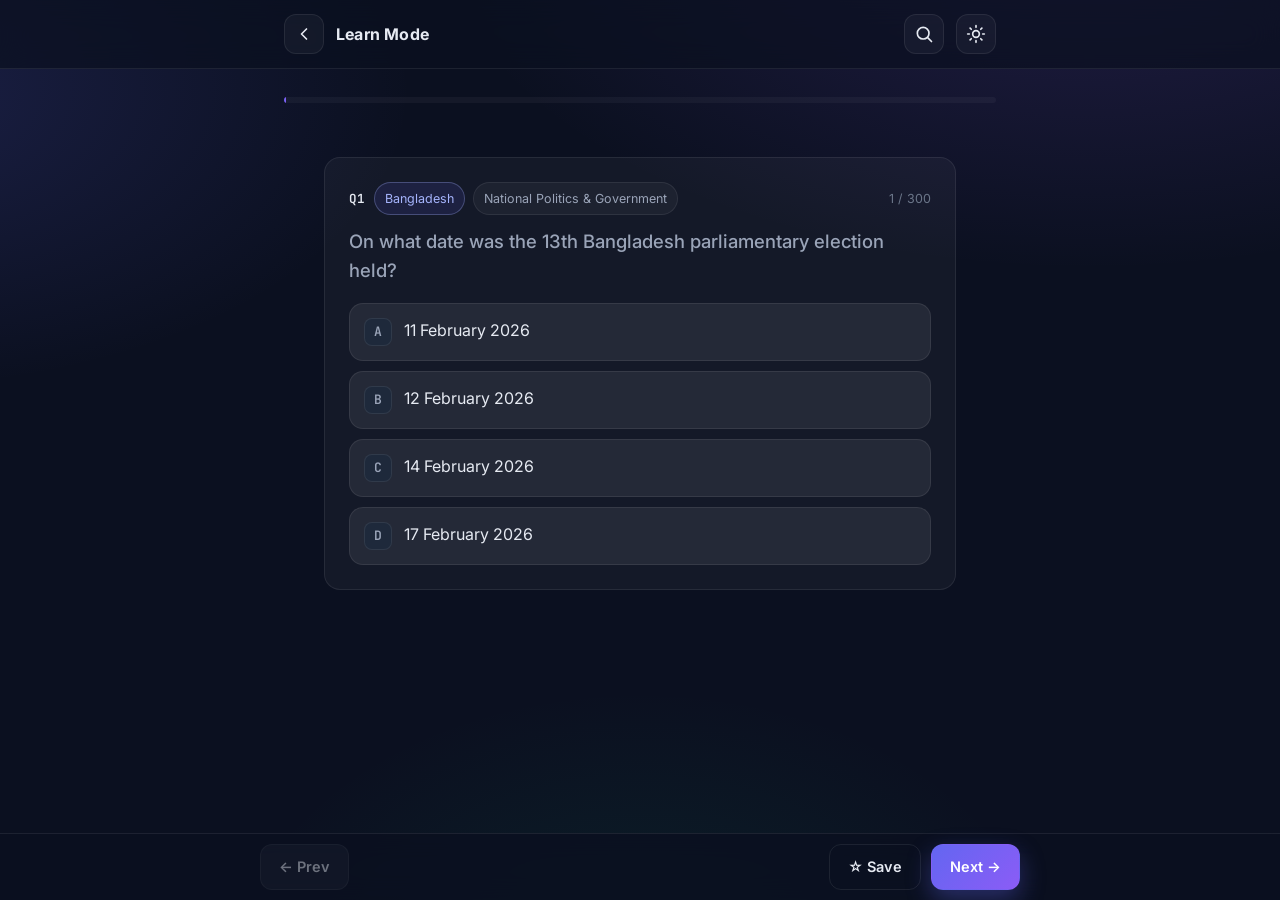
==== learn.html @ f2d8bf44 "Initial: Current Affairs 300 MCQ web app (Learn + Practice)" ====
<!doctype html>
<html lang="en" data-theme="dark">
<head>
<meta charset="utf-8" />
<meta name="viewport" content="width=device-width, initial-scale=1, viewport-fit=cover" />
<title>Learn · PE Current Affairs</title>
<link rel="preconnect" href="https://fonts.googleapis.com">
<link rel="preconnect" href="https://fonts.gstatic.com" crossorigin>
<link href="https://fonts.googleapis.com/css2?family=Inter:wght@400;500;600;700&family=JetBrains+Mono:wght@500;600&display=swap" rel="stylesheet">
<link rel="stylesheet" href="assets/css/styles.css" />
</head>
<body>
<header class="topbar">
  <div class="topbar-inner">
    <a href="index.html" class="icon-btn" aria-label="Back">
      <svg width="20" height="20" viewBox="0 0 24 24" fill="none" stroke="currentColor" stroke-width="2" stroke-linecap="round" stroke-linejoin="round"><path d="M15 18l-6-6 6-6"/></svg>
    </a>
    <div class="brand"><span>Learn Mode</span></div>
    <div class="spacer"></div>
    <button id="jump-btn" class="icon-btn" aria-label="Jump to question" title="Jump to…">
      <svg width="20" height="20" viewBox="0 0 24 24" fill="none" stroke="currentColor" stroke-width="2" stroke-linecap="round" stroke-linejoin="round"><circle cx="11" cy="11" r="7"/><path d="M21 21l-4.3-4.3"/></svg>
    </button>
    <button id="theme-toggle" class="icon-btn" aria-label="Toggle theme"></button>
  </div>
</header>

<main class="container">
  <div class="progress" style="margin-bottom:14px"><div id="progress-bar" style="width:0%"></div></div>
  <div id="content" class="loader">Loading questions…</div>
</main>

<div class="bottombar">
  <div class="bottombar-inner">
    <button id="prev-btn" class="btn">← Prev</button>
    <div class="spacer" style="flex:1"></div>
    <button id="bookmark-btn" class="btn ghost" aria-label="Bookmark">★</button>
    <button id="next-btn" class="btn primary">Next →</button>
  </div>
</div>

<script type="module" src="assets/js/learn.js"></script>
</body>
</html>
---- assets/css/styles.css ----
:root {
  --bg-0: #0b1020;
  --bg-1: #0f172a;
  --bg-2: #1e293b;
  --surface: rgba(255, 255, 255, 0.04);
  --surface-2: rgba(255, 255, 255, 0.07);
  --border: rgba(255, 255, 255, 0.08);
  --border-strong: rgba(255, 255, 255, 0.14);
  --text: #e6eaf2;
  --text-dim: #9aa4b8;
  --text-mute: #6b7689;
  --accent: #6366f1;
  --accent-2: #8b5cf6;
  --correct: #10b981;
  --correct-bg: rgba(16, 185, 129, 0.12);
  --wrong: #f43f5e;
  --wrong-bg: rgba(244, 63, 94, 0.12);
  --warn: #f59e0b;
  --warn-bg: rgba(245, 158, 11, 0.12);
  --blue: #3b82f6;
  --blue-bg: rgba(59, 130, 246, 0.14);
  --shadow-lg: 0 20px 60px rgba(0, 0, 0, 0.45);
  --radius: 16px;
}

:root[data-theme="light"] {
  --bg-0: #f6f7fb;
  --bg-1: #ffffff;
  --bg-2: #eef0f7;
  --surface: rgba(255, 255, 255, 0.9);
  --surface-2: rgba(255, 255, 255, 1);
  --border: rgba(15, 23, 42, 0.08);
  --border-strong: rgba(15, 23, 42, 0.16);
  --text: #0f172a;
  --text-dim: #475569;
  --text-mute: #94a3b8;
  --accent: #4f46e5;
  --accent-2: #7c3aed;
  --correct-bg: rgba(16, 185, 129, 0.14);
  --wrong-bg: rgba(244, 63, 94, 0.14);
  --warn-bg: rgba(245, 158, 11, 0.18);
  --blue-bg: rgba(59, 130, 246, 0.16);
  --shadow-lg: 0 20px 60px rgba(15, 23, 42, 0.12);
}

* { box-sizing: border-box; }
html, body { margin: 0; padding: 0; }
html { -webkit-text-size-adjust: 100%; }
body {
  font-family: Inter, ui-sans-serif, system-ui, -apple-system, "Segoe UI", Roboto,
    "SolaimanLipi", "Noto Sans Bengali", "Hind Siliguri", Arial, sans-serif;
  color: var(--text);
  background: var(--bg-0);
  min-height: 100vh;
  line-height: 1.55;
  -webkit-font-smoothing: antialiased;
  background-image:
    radial-gradient(1100px 600px at 85% -10%, rgba(139, 92, 246, 0.18), transparent 60%),
    radial-gradient(900px 500px at -10% 10%, rgba(99, 102, 241, 0.18), transparent 60%),
    radial-gradient(700px 500px at 50% 110%, rgba(16, 185, 129, 0.10), transparent 60%);
  background-attachment: fixed;
}

:root[data-theme="light"] body {
  background-image:
    radial-gradient(1100px 600px at 85% -10%, rgba(124, 58, 237, 0.10), transparent 60%),
    radial-gradient(900px 500px at -10% 10%, rgba(79, 70, 229, 0.10), transparent 60%);
}

a { color: inherit; text-decoration: none; }
button { font: inherit; color: inherit; cursor: pointer; }

.container {
  max-width: 760px;
  margin: 0 auto;
  padding: 20px 18px 120px;
}
@media (min-width: 640px) { .container { padding: 28px 24px 140px; } }

.topbar {
  position: sticky; top: 0; z-index: 40;
  backdrop-filter: blur(14px);
  background: color-mix(in oklab, var(--bg-0) 70%, transparent);
  border-bottom: 1px solid var(--border);
}
.topbar-inner {
  max-width: 760px; margin: 0 auto;
  display: flex; align-items: center; gap: 12px;
  padding: 12px 18px;
}
@media (min-width: 640px) { .topbar-inner { padding: 14px 24px; } }
.brand {
  display: flex; align-items: center; gap: 10px;
  font-weight: 700; letter-spacing: 0.2px;
}
.brand-logo {
  width: 28px; height: 28px; border-radius: 8px;
  background: linear-gradient(135deg, var(--accent), var(--accent-2));
  box-shadow: 0 8px 24px rgba(99, 102, 241, 0.4);
}
.spacer { flex: 1; }

.icon-btn {
  width: 40px; height: 40px; border-radius: 12px;
  background: var(--surface); border: 1px solid var(--border);
  display: inline-flex; align-items: center; justify-content: center;
  transition: transform 0.15s ease, background 0.15s ease;
}
.icon-btn:hover { background: var(--surface-2); }
.icon-btn:active { transform: scale(0.96); }

.hero {
  margin-top: 18px;
  padding: 28px 22px;
  border-radius: 22px;
  background: linear-gradient(135deg, rgba(99, 102, 241, 0.18), rgba(139, 92, 246, 0.14));
  border: 1px solid var(--border-strong);
  box-shadow: var(--shadow-lg);
}
.hero h1 {
  margin: 0 0 8px;
  font-size: clamp(22px, 5vw, 30px);
  letter-spacing: -0.02em;
}
.hero p { margin: 0; color: var(--text-dim); font-size: 14.5px; }
.hero .badge-row { margin-top: 14px; display: flex; flex-wrap: wrap; gap: 8px; }

.badge {
  display: inline-flex; align-items: center; gap: 6px;
  padding: 6px 10px; border-radius: 999px;
  background: var(--surface); border: 1px solid var(--border);
  font-size: 12.5px; color: var(--text-dim);
}
.badge.section-a { color: #a5b4fc; border-color: rgba(165, 180, 252, 0.3); background: rgba(99, 102, 241, 0.12); }
.badge.section-b { color: #f0abfc; border-color: rgba(240, 171, 252, 0.3); background: rgba(217, 70, 239, 0.12); }

.section-title {
  margin: 26px 4px 10px;
  font-size: 13px;
  text-transform: uppercase;
  letter-spacing: 0.12em;
  color: var(--text-mute);
}

.mode-grid { display: grid; grid-template-columns: 1fr; gap: 14px; }
@media (min-width: 640px) { .mode-grid { grid-template-columns: 1fr 1fr; gap: 16px; } }

.mode-card {
  display: block;
  padding: 22px;
  border-radius: 20px;
  background: var(--surface);
  border: 1px solid var(--border);
  transition: transform 0.2s ease, background 0.2s ease, border-color 0.2s ease;
}
.mode-card:hover { transform: translateY(-2px); background: var(--surface-2); border-color: var(--border-strong); }
.mode-card h3 { margin: 10px 0 6px; font-size: 18px; }
.mode-card p { margin: 0; color: var(--text-dim); font-size: 13.5px; }
.mode-card .mode-ico {
  width: 40px; height: 40px; border-radius: 12px;
  display: inline-flex; align-items: center; justify-content: center;
  background: linear-gradient(135deg, var(--accent), var(--accent-2));
}

.chips { display: flex; flex-wrap: wrap; gap: 8px; }
.chip {
  padding: 8px 14px; border-radius: 999px;
  background: var(--surface); border: 1px solid var(--border);
  font-size: 13px; color: var(--text-dim);
  transition: background 0.15s ease, color 0.15s ease, border-color 0.15s ease;
}
.chip:hover { background: var(--surface-2); }
.chip.active { background: linear-gradient(135deg, var(--accent), var(--accent-2)); color: #fff; border-color: transparent; }

.card {
  padding: 20px;
  background: var(--surface);
  border: 1px solid var(--border);
  border-radius: var(--radius);
}
@media (min-width: 640px) { .card { padding: 24px; } }

.qmeta { display: flex; flex-wrap: wrap; gap: 8px; align-items: center; font-size: 12.5px; color: var(--text-dim); }
.qmeta .qnum { font-family: "JetBrains Mono", ui-monospace, SFMono-Regular, Menlo, monospace; font-weight: 600; color: var(--text); letter-spacing: 0.02em; }

.qtext {
  margin: 12px 0 18px;
  font-size: 17px;
  line-height: 1.55;
  font-weight: 500;
}
@media (min-width: 640px) { .qtext { font-size: 18.5px; } }

.options { display: grid; gap: 10px; }
.option {
  display: flex; align-items: flex-start; gap: 12px;
  width: 100%; text-align: left;
  padding: 14px 14px;
  min-height: 52px;
  background: var(--surface-2);
  border: 1px solid var(--border);
  border-radius: 14px;
  color: var(--text);
  transition: background 0.15s ease, border-color 0.15s ease, transform 0.08s ease;
}
.option:hover:not(:disabled) { border-color: var(--border-strong); }
.option:active:not(:disabled) { transform: scale(0.995); }
.option .letter {
  flex: 0 0 28px; height: 28px; border-radius: 8px;
  background: var(--bg-2); border: 1px solid var(--border);
  display: inline-flex; align-items: center; justify-content: center;
  font-family: "JetBrains Mono", ui-monospace, monospace; font-size: 13px; font-weight: 600;
  color: var(--text-dim);
}
.option .text { flex: 1; }
.option .mark { flex: 0 0 auto; color: var(--text-mute); font-weight: 700; }

.option.selected { border-color: var(--blue); background: var(--blue-bg); }
.option.selected .letter { background: var(--blue); color: #fff; border-color: transparent; }

.option.correct { border-color: var(--correct); background: var(--correct-bg); }
.option.correct .letter { background: var(--correct); color: #fff; border-color: transparent; }
.option.correct .mark { color: var(--correct); }

.option.wrong { border-color: var(--wrong); background: var(--wrong-bg); }
.option.wrong .letter { background: var(--wrong); color: #fff; border-color: transparent; }
.option.wrong .mark { color: var(--wrong); }

.option:disabled { cursor: default; }

.explanation {
  margin-top: 14px;
  padding: 14px 16px;
  border-radius: 12px;
  background: var(--correct-bg);
  border: 1px solid color-mix(in oklab, var(--correct) 35%, transparent);
  font-size: 14px;
  color: var(--text);
  animation: slideIn 0.25s ease;
}
.explanation.for-wrong {
  background: var(--wrong-bg);
  border-color: color-mix(in oklab, var(--wrong) 35%, transparent);
}
.explanation b { color: var(--text); }

@keyframes slideIn {
  from { opacity: 0; transform: translateY(4px); }
  to { opacity: 1; transform: translateY(0); }
}

.progress {
  height: 6px; width: 100%;
  background: var(--surface); border-radius: 999px;
  overflow: hidden;
}
.progress > div {
  height: 100%;
  background: linear-gradient(90deg, var(--accent), var(--accent-2));
  transition: width 0.3s ease;
}

.bottombar {
  position: fixed; left: 0; right: 0; bottom: 0;
  z-index: 30;
  padding: 10px 14px calc(10px + env(safe-area-inset-bottom));
  background: color-mix(in oklab, var(--bg-0) 80%, transparent);
  backdrop-filter: blur(12px);
  border-top: 1px solid var(--border);
}
.bottombar-inner {
  max-width: 760px; margin: 0 auto;
  display: flex; gap: 10px; align-items: center;
}

.btn {
  display: inline-flex; align-items: center; justify-content: center; gap: 8px;
  min-height: 46px; padding: 0 18px;
  border-radius: 12px;
  background: var(--surface-2); border: 1px solid var(--border);
  color: var(--text);
  font-weight: 600; font-size: 14.5px;
  transition: background 0.15s ease, transform 0.08s ease, border-color 0.15s ease;
}
.btn:hover { background: var(--surface); border-color: var(--border-strong); }
.btn:active { transform: scale(0.98); }
.btn[disabled] { opacity: 0.45; cursor: not-allowed; }
.btn.primary {
  background: linear-gradient(135deg, var(--accent), var(--accent-2));
  color: #fff; border-color: transparent;
  box-shadow: 0 10px 24px rgba(99, 102, 241, 0.35);
}
.btn.primary:hover { filter: brightness(1.05); }
.btn.ghost { background: transparent; }
.btn.full { width: 100%; }

.input, select {
  min-height: 44px; padding: 0 12px;
  border-radius: 10px; border: 1px solid var(--border);
  background: var(--surface-2); color: var(--text);
  font: inherit;
}

.row { display: flex; gap: 10px; align-items: center; flex-wrap: wrap; }

.kbd {
  font-family: "JetBrains Mono", ui-monospace, monospace;
  font-size: 11px; padding: 2px 6px; border-radius: 6px;
  background: var(--surface); border: 1px solid var(--border); color: var(--text-dim);
}

.modal-overlay {
  position: fixed; inset: 0; z-index: 60;
  background: rgba(5, 8, 20, 0.55);
  backdrop-filter: blur(4px);
  display: flex; align-items: flex-end; justify-content: center;
  padding: 0;
}
@media (min-width: 640px) { .modal-overlay { align-items: center; padding: 20px; } }
.modal {
  width: 100%; max-width: 520px;
  background: var(--bg-1);
  border: 1px solid var(--border-strong);
  border-radius: 20px 20px 0 0;
  padding: 20px 20px 24px;
  max-height: 92vh; overflow-y: auto;
}
@media (min-width: 640px) { .modal { border-radius: 20px; } }
.modal h2 { margin: 0 0 4px; font-size: 20px; }
.modal .sub { color: var(--text-dim); font-size: 13.5px; margin-bottom: 18px; }
.modal .field { margin-bottom: 14px; }
.modal .field label { display: block; font-size: 12.5px; color: var(--text-dim); margin-bottom: 6px; text-transform: uppercase; letter-spacing: 0.08em; }

.switch {
  display: inline-flex; align-items: center; gap: 10px;
  padding: 8px 14px; border-radius: 999px;
  background: var(--surface); border: 1px solid var(--border);
  cursor: pointer; user-select: none;
  font-size: 13.5px;
}
.switch input { accent-color: var(--accent); }

.palette-wrap {
  margin-top: 18px;
  padding: 14px;
  background: var(--surface);
  border: 1px solid var(--border);
  border-radius: 14px;
}
.palette-head { display: flex; align-items: center; justify-content: space-between; font-size: 12.5px; color: var(--text-dim); margin-bottom: 10px; }
.palette-head .legend { display: flex; gap: 10px; flex-wrap: wrap; }
.palette-head .dot { display: inline-block; width: 8px; height: 8px; border-radius: 50%; margin-right: 4px; vertical-align: middle; }
.palette {
  display: grid;
  grid-template-columns: repeat(auto-fill, minmax(36px, 1fr));
  gap: 6px;
}
.palette button {
  aspect-ratio: 1; min-height: 36px;
  border-radius: 8px;
  background: var(--surface-2); border: 1px solid var(--border);
  font-family: "JetBrains Mono", ui-monospace, monospace; font-size: 12px;
  color: var(--text-dim);
  transition: transform 0.08s ease, background 0.15s ease;
}
.palette button:hover { background: var(--bg-2); color: var(--text); }
.palette button.answered { background: var(--blue-bg); color: #bfdbfe; border-color: rgba(59,130,246,0.4); }
.palette button.marked { background: var(--warn-bg); color: #fde68a; border-color: rgba(245,158,11,0.4); }
.palette button.current { outline: 2px solid var(--accent); outline-offset: 2px; }

:root[data-theme="light"] .palette button.answered { color: #1d4ed8; }
:root[data-theme="light"] .palette button.marked { color: #b45309; }

.ring-wrap { display: flex; align-items: center; justify-content: center; gap: 24px; flex-wrap: wrap; }
.ring { --size: 160px; --p: 0; width: var(--size); height: var(--size); position: relative; flex: 0 0 auto; }
.ring svg { width: 100%; height: 100%; transform: rotate(-90deg); }
.ring .bg { stroke: var(--surface-2); }
.ring .fg { stroke: url(#grad); stroke-linecap: round; transition: stroke-dashoffset 0.6s ease; }
.ring .label {
  position: absolute; inset: 0;
  display: flex; flex-direction: column; align-items: center; justify-content: center;
  text-align: center;
}
.ring .pct { font-size: 34px; font-weight: 700; letter-spacing: -0.02em; }
.ring .cap { font-size: 12px; color: var(--text-dim); text-transform: uppercase; letter-spacing: 0.1em; }

.stats { display: grid; grid-template-columns: 1fr 1fr; gap: 10px; }
.stat { padding: 14px; background: var(--surface); border: 1px solid var(--border); border-radius: 12px; }
.stat .k { font-size: 12px; color: var(--text-dim); text-transform: uppercase; letter-spacing: 0.08em; }
.stat .v { font-size: 22px; font-weight: 700; margin-top: 4px; }

.bar { height: 8px; background: var(--surface); border-radius: 999px; overflow: hidden; }
.bar > div { height: 100%; background: linear-gradient(90deg, var(--accent), var(--accent-2)); }

.review-list { display: grid; gap: 10px; }
.review-item {
  padding: 14px 16px; background: var(--surface); border: 1px solid var(--border);
  border-radius: 12px;
}
.review-item .q { font-weight: 500; margin-bottom: 8px; }
.review-item .pills { display: flex; gap: 8px; flex-wrap: wrap; font-size: 12.5px; }
.pill { padding: 3px 8px; border-radius: 999px; background: var(--surface-2); border: 1px solid var(--border); color: var(--text-dim); }
.pill.ok { color: #a7f3d0; border-color: rgba(16,185,129,0.4); background: var(--correct-bg); }
.pill.no { color: #fecaca; border-color: rgba(244,63,94,0.4); background: var(--wrong-bg); }
.pill.skip { color: #fde68a; border-color: rgba(245,158,11,0.4); background: var(--warn-bg); }

:root[data-theme="light"] .pill.ok { color: #065f46; }
:root[data-theme="light"] .pill.no { color: #9f1239; }
:root[data-theme="light"] .pill.skip { color: #92400e; }

.empty { text-align: center; padding: 40px 20px; color: var(--text-dim); }
.hide { display: none !important; }

.loader { display: flex; align-items: center; justify-content: center; padding: 40px; color: var(--text-dim); }
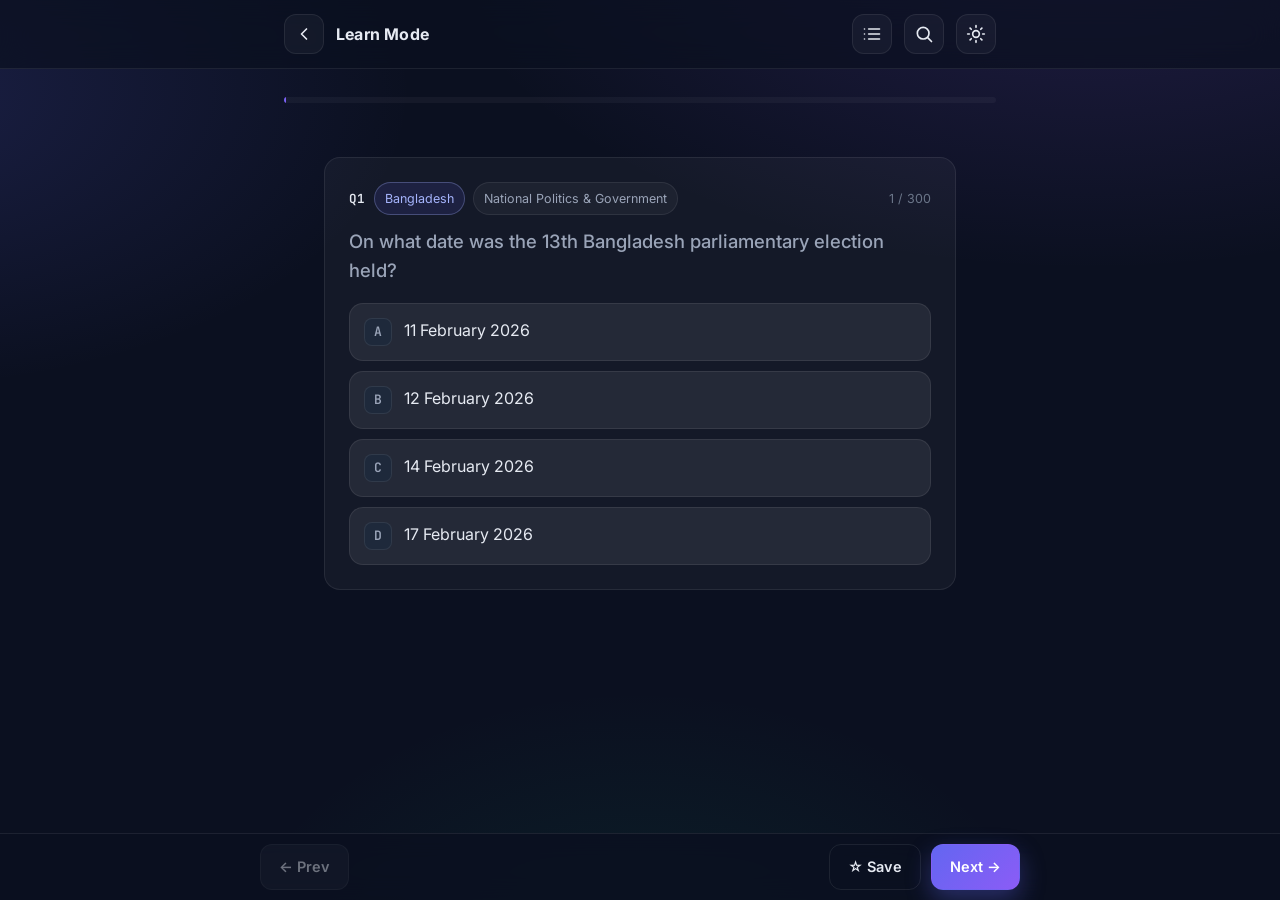
==== commit 968882ff: "Add list view toggle to Learn mode" ====
--- a/learn.html
+++ b/learn.html
@@ -17,6 +17,9 @@
     </a>
     <div class="brand"><span>Learn Mode</span></div>
     <div class="spacer"></div>
+    <button id="view-toggle" class="icon-btn" aria-label="Toggle list view" title="Toggle list view">
+      <svg width="20" height="20" viewBox="0 0 24 24" fill="none" stroke="currentColor" stroke-width="2" stroke-linecap="round" stroke-linejoin="round"><line x1="8" y1="6" x2="21" y2="6"/><line x1="8" y1="12" x2="21" y2="12"/><line x1="8" y1="18" x2="21" y2="18"/><line x1="3" y1="6" x2="3.01" y2="6"/><line x1="3" y1="12" x2="3.01" y2="12"/><line x1="3" y1="18" x2="3.01" y2="18"/></svg>
+    </button>
     <button id="jump-btn" class="icon-btn" aria-label="Jump to question" title="Jump to…">
       <svg width="20" height="20" viewBox="0 0 24 24" fill="none" stroke="currentColor" stroke-width="2" stroke-linecap="round" stroke-linejoin="round"><circle cx="11" cy="11" r="7"/><path d="M21 21l-4.3-4.3"/></svg>
     </button>
@@ -29,7 +32,7 @@
   <div id="content" class="loader">Loading questions…</div>
 </main>
 
-<div class="bottombar">
+<div id="bottombar" class="bottombar">
   <div class="bottombar-inner">
     <button id="prev-btn" class="btn">← Prev</button>
     <div class="spacer" style="flex:1"></div>
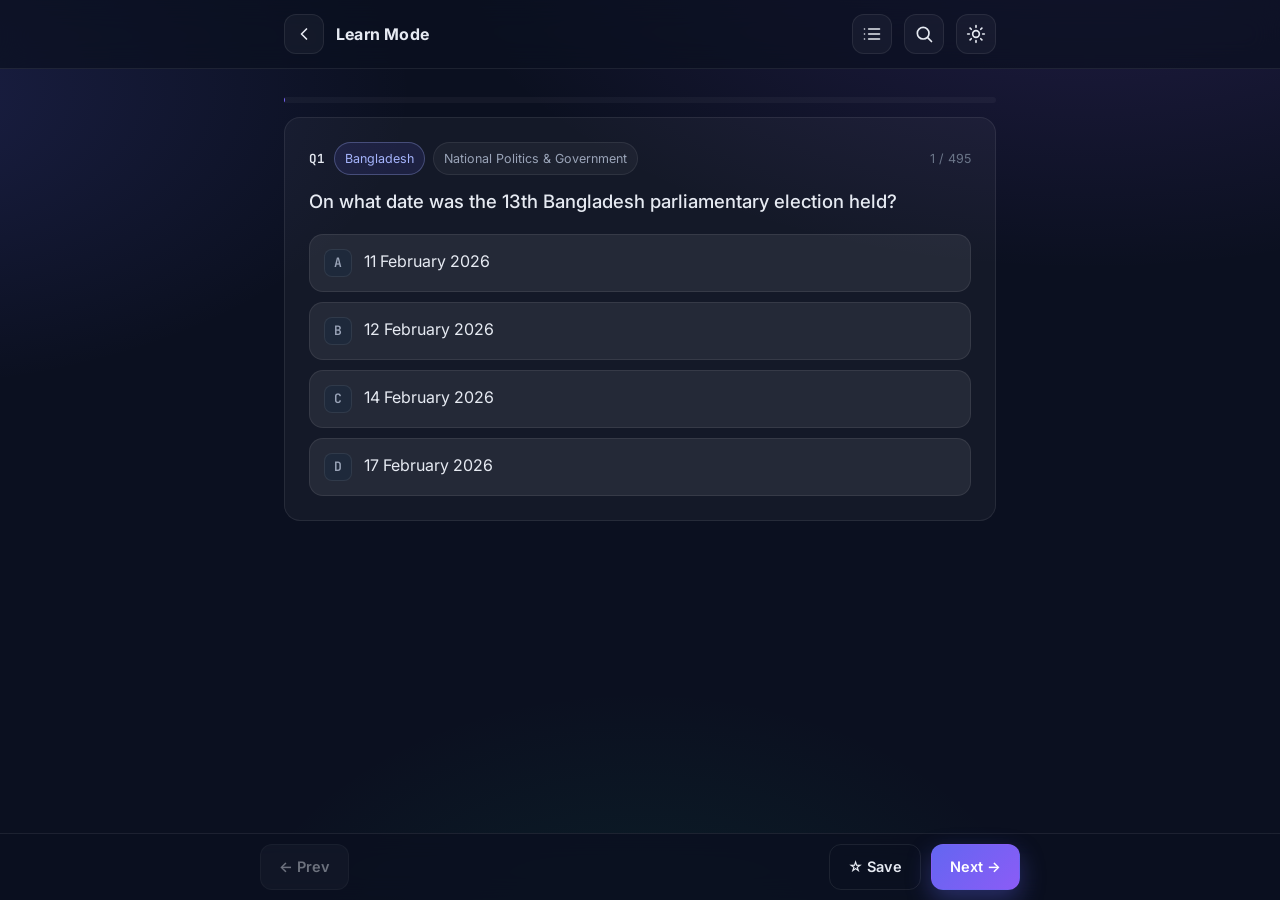
==== commit f9fbf1e7: "Replace jump prompt with proper search overlay (keyword + number)" ====
--- a/learn.html
+++ b/learn.html
@@ -41,6 +41,17 @@
   </div>
 </div>
 
+<div id="search-overlay" class="modal-overlay hide">
+  <div class="modal" role="dialog" aria-label="Search questions" style="max-width:600px">
+    <div class="row" style="gap:8px;margin-bottom:12px">
+      <input id="search-input" class="input" type="search" placeholder="Search by keyword or question number…" style="flex:1" autocomplete="off" />
+      <button id="search-close" class="btn ghost">Close</button>
+    </div>
+    <div id="search-hint" style="font-size:12.5px;color:var(--text-mute);margin-bottom:10px">Type a keyword (e.g. "election", "Rohingya") or a number (1–495).</div>
+    <div id="search-results" style="display:grid;gap:8px;max-height:60vh;overflow-y:auto"></div>
+  </div>
+</div>
+
 <script type="module" src="assets/js/learn.js"></script>
 </body>
 </html>
